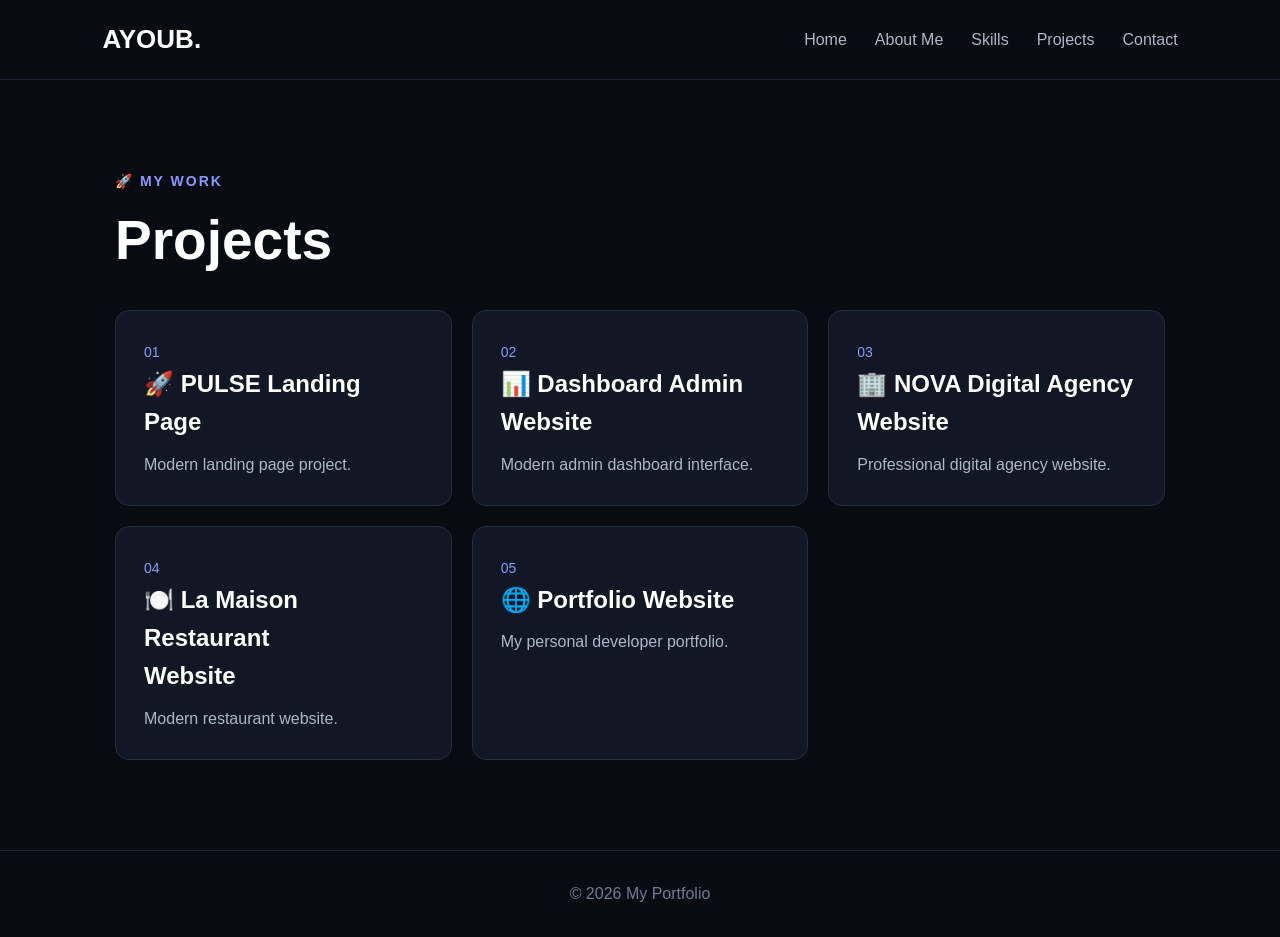
==== projects.html @ dc9865fc "Add files via upload" ====
<!DOCTYPE html>
<html lang="en">
<head>
    <meta charset="UTF-8">
    <meta name="viewport" content="width=device-width, initial-scale=1.0">
    <title>Projects | Portfolio</title>
    <link rel="stylesheet" href="style.css">
    <link rel="icon" type="image/jpeg" href="./Portofolio.jpg">
</head>

<body>

<nav class="navbar">
    <a href="index.html" class="logo">AYOUB.</a>

    <div class="nav-links">
        <a href="index.html">Home</a>
        <a href="about.html">About Me</a>
        <a href="skills.html">Skills</a>
        <a href="projects.html">Projects</a>
        <a href="contact.html">Contact</a>
    </div>
</nav>

<main class="page">

    <p class="small-title">🚀 MY WORK</p>

    <h1>Projects</h1>

    <div class="projects-grid">

            <a href="../🚀%20PULSE_Landing_Page/index.html" class="project-card">
                    <span>01</span>
                    <h2>🚀 PULSE Landing Page</h2>
                    <p>Modern landing page project.</p>
            </a>
            <a href="../📊%20Dashboard%20Admin%20Website/index.html" class="project-card">
                <span>02</span>
                <h2>📊 Dashboard Admin Website</h2>
                <p>Modern admin dashboard interface.</p>
            </a>

            <a href="../🏢%20NOVA_Digital_Agency_Website/index.html" class="project-card">
                <span>03</span>
                <h2>🏢 NOVA Digital Agency
                    <br>Website</h2>
                <p>Professional digital agency website.</p>
            </a>

            <a href="../🍽️ La_Maison_Restaurant_Website/index.html" class="project-card">
                <span>04</span>
                <h2>🍽️ La Maison Restaurant
                    <br>Website</h2>
                <p>Modern restaurant website.</p>
            </a>

            <a href="index.html" class="project-card">
                <span>05</span>
                <h2>🌐 Portfolio Website</h2>
                <p>My personal developer portfolio.</p>
            </a>

    </div>

</main>

<footer>
    <p>© 2026 My Portfolio</p>
</footer>

<script src="script.js"></script>
</body>
</html>
---- style.css ----
* {
    margin: 0;
    padding: 0;
    box-sizing: border-box;
}

body {
    font-family: Arial, sans-serif;
    background: #080b12;
    color: #ffffff;
    min-height: 100vh;
    line-height: 1.6;
}

/* NAVBAR */

.navbar {
    height: 80px;
    padding: 0 8%;
    display: flex;
    justify-content: space-between;
    align-items: center;
    border-bottom: 1px solid #202637;
}

.logo {
    color: white;
    text-decoration: none;
    font-size: 26px;
    font-weight: bold;
}

.nav-links {
    display: flex;
    gap: 28px;
}

.nav-links a {
    color: #aeb6c8;
    text-decoration: none;
    transition: 0.3s;
}

.nav-links a:hover {
    color: white;
}

/* HOME */

.hero {
    min-height: calc(100vh - 140px);
    max-width: 1100px;
    margin: auto;
    padding: 40px 25px;
    display: flex;
    align-items: center;
}

.hero-content {
    max-width: 850px;
}

.small-title {
    color: #879bff;
    font-size: 14px;
    font-weight: bold;
    letter-spacing: 2px;
    margin-bottom: 20px;
}

h1 {
    font-size: clamp(45px, 7vw, 75px);
    line-height: 1.05;
    margin-bottom: 25px;
}

.description {
    color: #aeb6c8;
    font-size: 18px;
    max-width: 700px;
}

.buttons {
    display: flex;
    gap: 15px;
    margin-top: 30px;
}

.btn {
    display: inline-block;
    padding: 13px 24px;
    background: white;
    color: #080b12;
    border: 1px solid white;
    border-radius: 8px;
    text-decoration: none;
    font-weight: bold;
    cursor: pointer;
}

.btn-outline {
    background: transparent;
    color: white;
}

/* GENERAL PAGE */

.page {
    max-width: 1100px;
    margin: auto;
    padding: 90px 25px;
    min-height: calc(100vh - 140px);
}

.page h1 {
    font-size: 55px;
}

/* ABOUT */

.about-box {
    max-width: 750px;
    display: grid;
    gap: 20px;
}

.about-box p {
    color: #aeb6c8;
    font-size: 18px;
}

/* SKILLS */

.skills-grid,
.projects-grid {
    display: grid;
    grid-template-columns: repeat(auto-fit, minmax(250px, 1fr));
    gap: 20px;
    margin-top: 40px;
}

.skill-card,
.project-card {
    padding: 28px;
    background: #111725;
    border: 1px solid #252d40;
    border-radius: 14px;
    transition: 0.3s;
}

.skill-card:hover,
.project-card:hover {
    transform: translateY(-5px);
    border-color: #59688d;
}

.skill-card h2,
.project-card h2 {
    margin-bottom: 10px;
}
.project-card {
    display: block;
    text-decoration: none;
    color: white;
}
.skill-card p,
.project-card p {
    color: #aeb6c8;
}

.project-card span {
    color: #879bff;
    font-size: 14px;
}

/* CONTACT */

form {
    max-width: 650px;
    margin-top: 35px;
    display: grid;
    gap: 15px;
}

input,
textarea {
    width: 100%;
    padding: 15px;
    background: #111725;
    color: white;
    border: 1px solid #30394d;
    border-radius: 8px;
    outline: none;
}

input:focus,
textarea:focus {
    border-color: #879bff;
}

textarea {
    min-height: 170px;
    resize: vertical;
}

/* FOOTER */

footer {
    text-align: center;
    padding: 30px;
    border-top: 1px solid #202637;
    color: #707b91;
}

/* MOBILE */

@media (max-width: 700px) {

    .navbar {
        padding: 0 20px;
    }

    .nav-links {
        gap: 10px;
        font-size: 12px;
    }

    .hero,
    .page {
        padding: 60px 20px;
    }

    h1,
    .page h1 {
        font-size: 45px;
    }

}
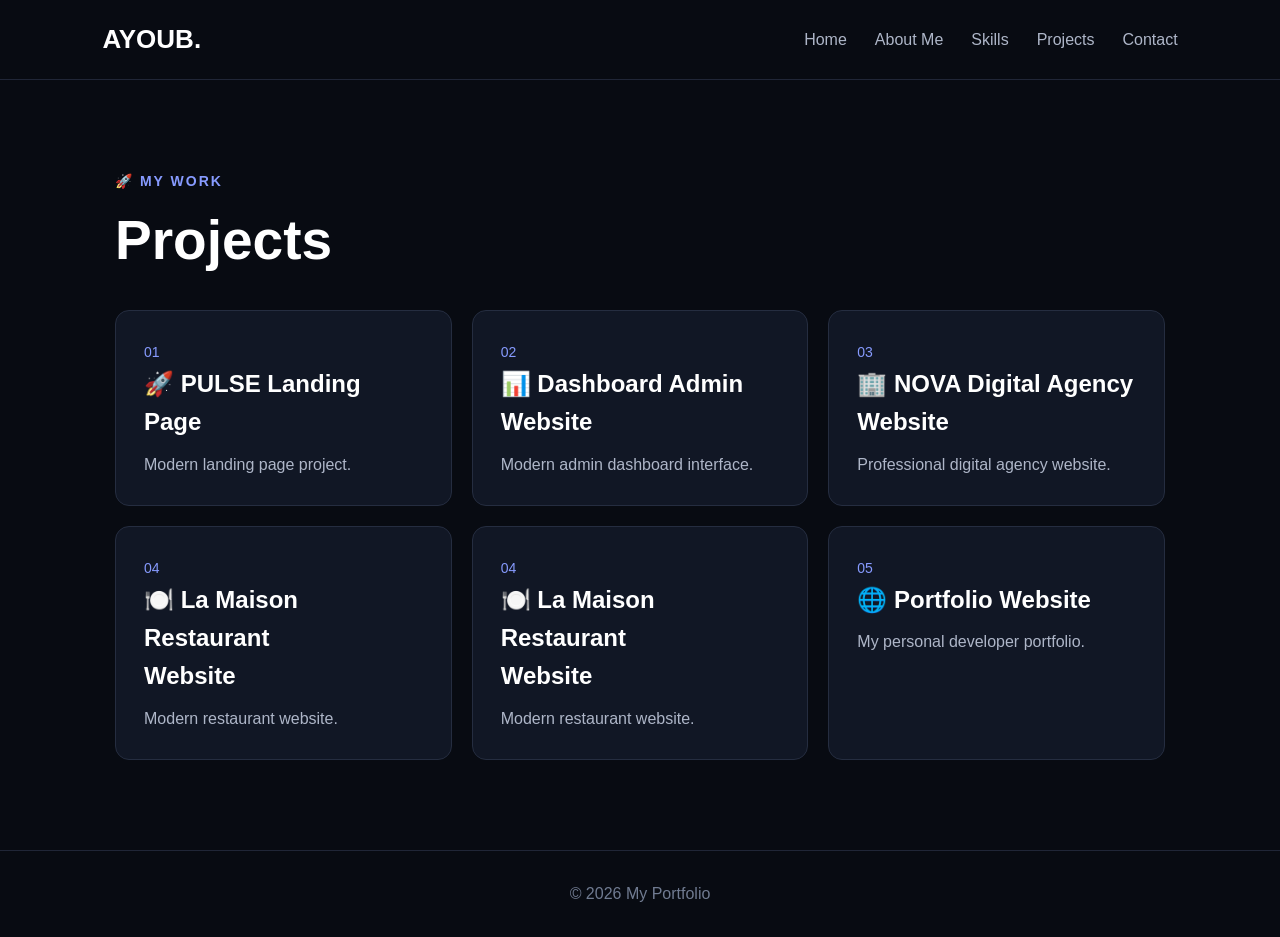
==== commit cb91d1ce: "Update projects.html" ====
--- a/projects.html
+++ b/projects.html
@@ -30,32 +30,39 @@
 
     <div class="projects-grid">
 
-            <a href="../🚀%20PULSE_Landing_Page/index.html" class="project-card">
+            <a href="https://lacro-bhby.github.io/PULSE-Landing-Page/" class="project-card">
                     <span>01</span>
                     <h2>🚀 PULSE Landing Page</h2>
                     <p>Modern landing page project.</p>
             </a>
-            <a href="../📊%20Dashboard%20Admin%20Website/index.html" class="project-card">
+            <a href="https://lacro-bhby.github.io/Dashboard-Admin/" class="project-card">
                 <span>02</span>
                 <h2>📊 Dashboard Admin Website</h2>
                 <p>Modern admin dashboard interface.</p>
             </a>
 
-            <a href="../🏢%20NOVA_Digital_Agency_Website/index.html" class="project-card">
+            <a href="https://lacro-bhby.github.io/Nova-Digital-Agency-Website/" class="project-card">
                 <span>03</span>
                 <h2>🏢 NOVA Digital Agency
                     <br>Website</h2>
                 <p>Professional digital agency website.</p>
             </a>
 
-            <a href="../🍽️ La_Maison_Restaurant_Website/index.html" class="project-card">
+            <a href="https://lacro-bhby.github.io/La-Maison-Restaurant/" class="project-card">
                 <span>04</span>
                 <h2>🍽️ La Maison Restaurant
                     <br>Website</h2>
                 <p>Modern restaurant website.</p>
             </a>
+            <a href="https://lacro-bhby.github.io/La-Maison-Restaurant/" class="project-card">
+                <span>04</span>
+                <h2>🍽️ La Maison Restaurant
+                    <br>Website</h2>
+                <p>Modern restaurant website.</p>
+            </a>
+            
 
-            <a href="index.html" class="project-card">
+            <a href="https://lacro-bhby.github.io/Portfolio/" class="project-card">
                 <span>05</span>
                 <h2>🌐 Portfolio Website</h2>
                 <p>My personal developer portfolio.</p>
@@ -71,4 +78,4 @@
 
 <script src="script.js"></script>
 </body>
-</html>+</html>
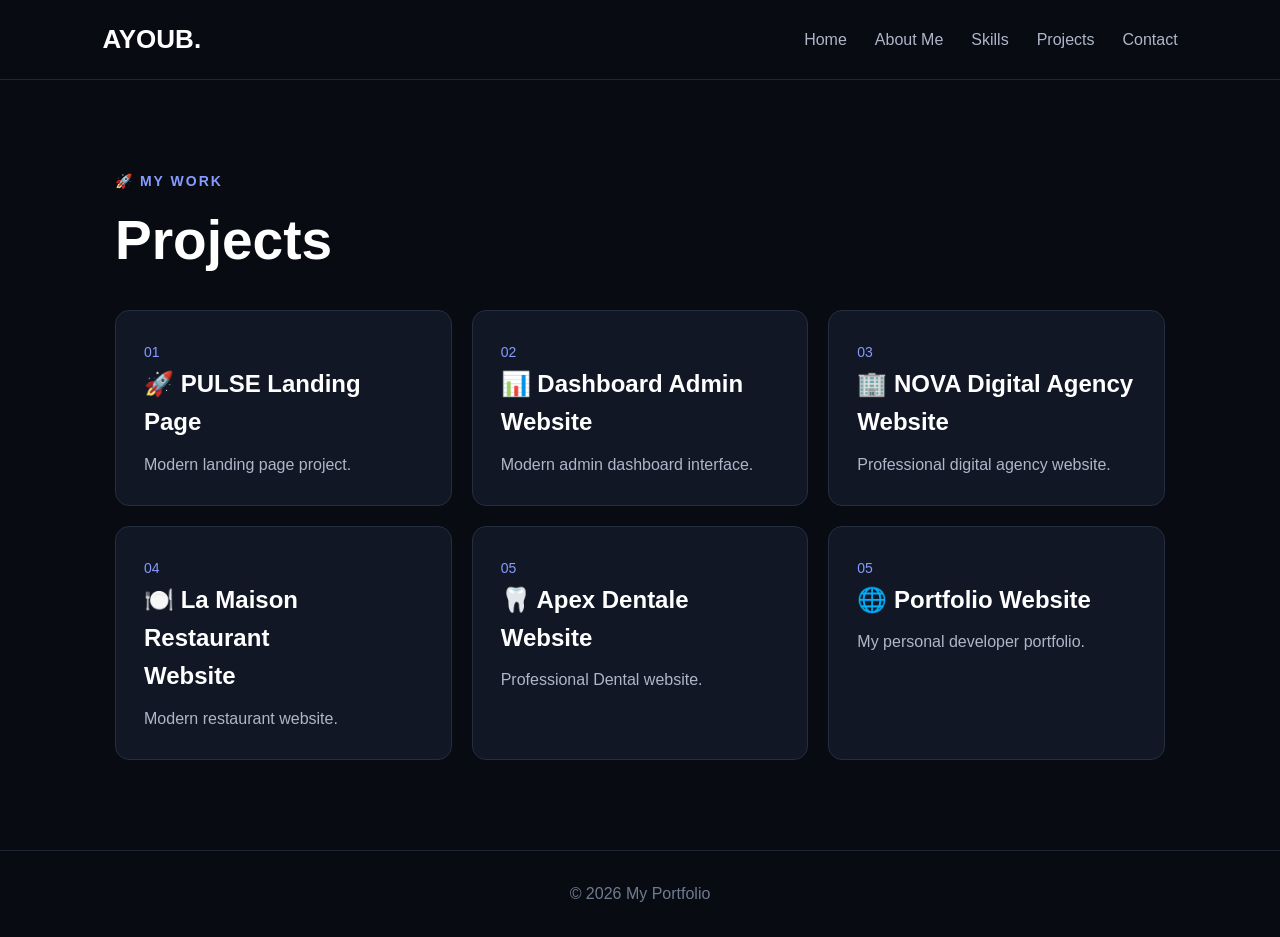
==== commit 1127957e: "Update projects.html" ====
--- a/projects.html
+++ b/projects.html
@@ -54,11 +54,11 @@
                     <br>Website</h2>
                 <p>Modern restaurant website.</p>
             </a>
-            <a href="https://lacro-bhby.github.io/La-Maison-Restaurant/" class="project-card">
-                <span>04</span>
-                <h2>🍽️ La Maison Restaurant
+            <a href="https://lacro-bhby.github.io/Apex-Dental/" class="project-card">
+                <span>05</span>
+                <h2>🦷 Apex Dentale
                     <br>Website</h2>
-                <p>Modern restaurant website.</p>
+                <p>Professional Dental website.</p>
             </a>
             
 
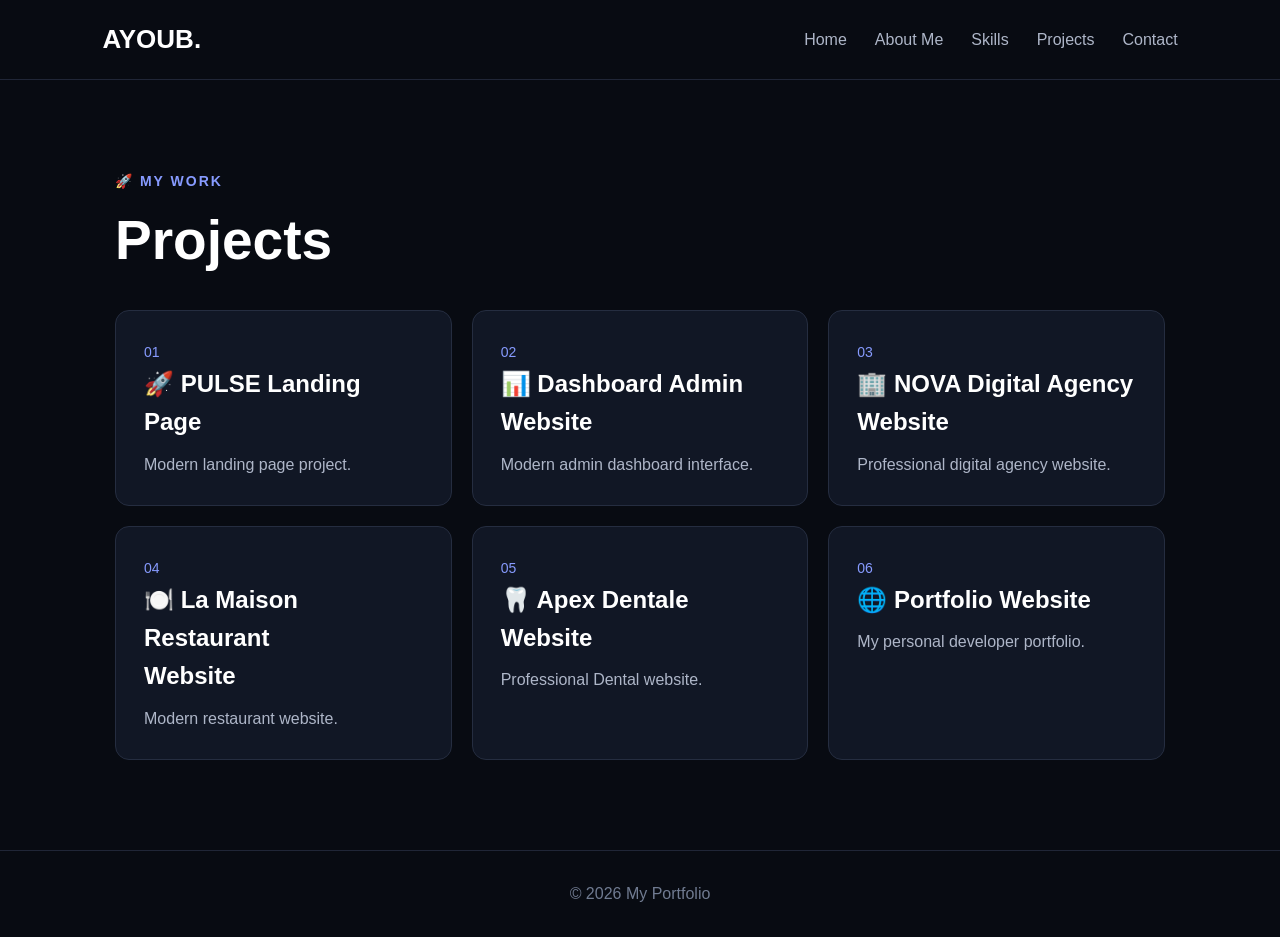
==== commit 81a1f164: "Update projects.html" ====
--- a/projects.html
+++ b/projects.html
@@ -63,7 +63,7 @@
             
 
             <a href="https://lacro-bhby.github.io/Portfolio/" class="project-card">
-                <span>05</span>
+                <span>06</span>
                 <h2>🌐 Portfolio Website</h2>
                 <p>My personal developer portfolio.</p>
             </a>
